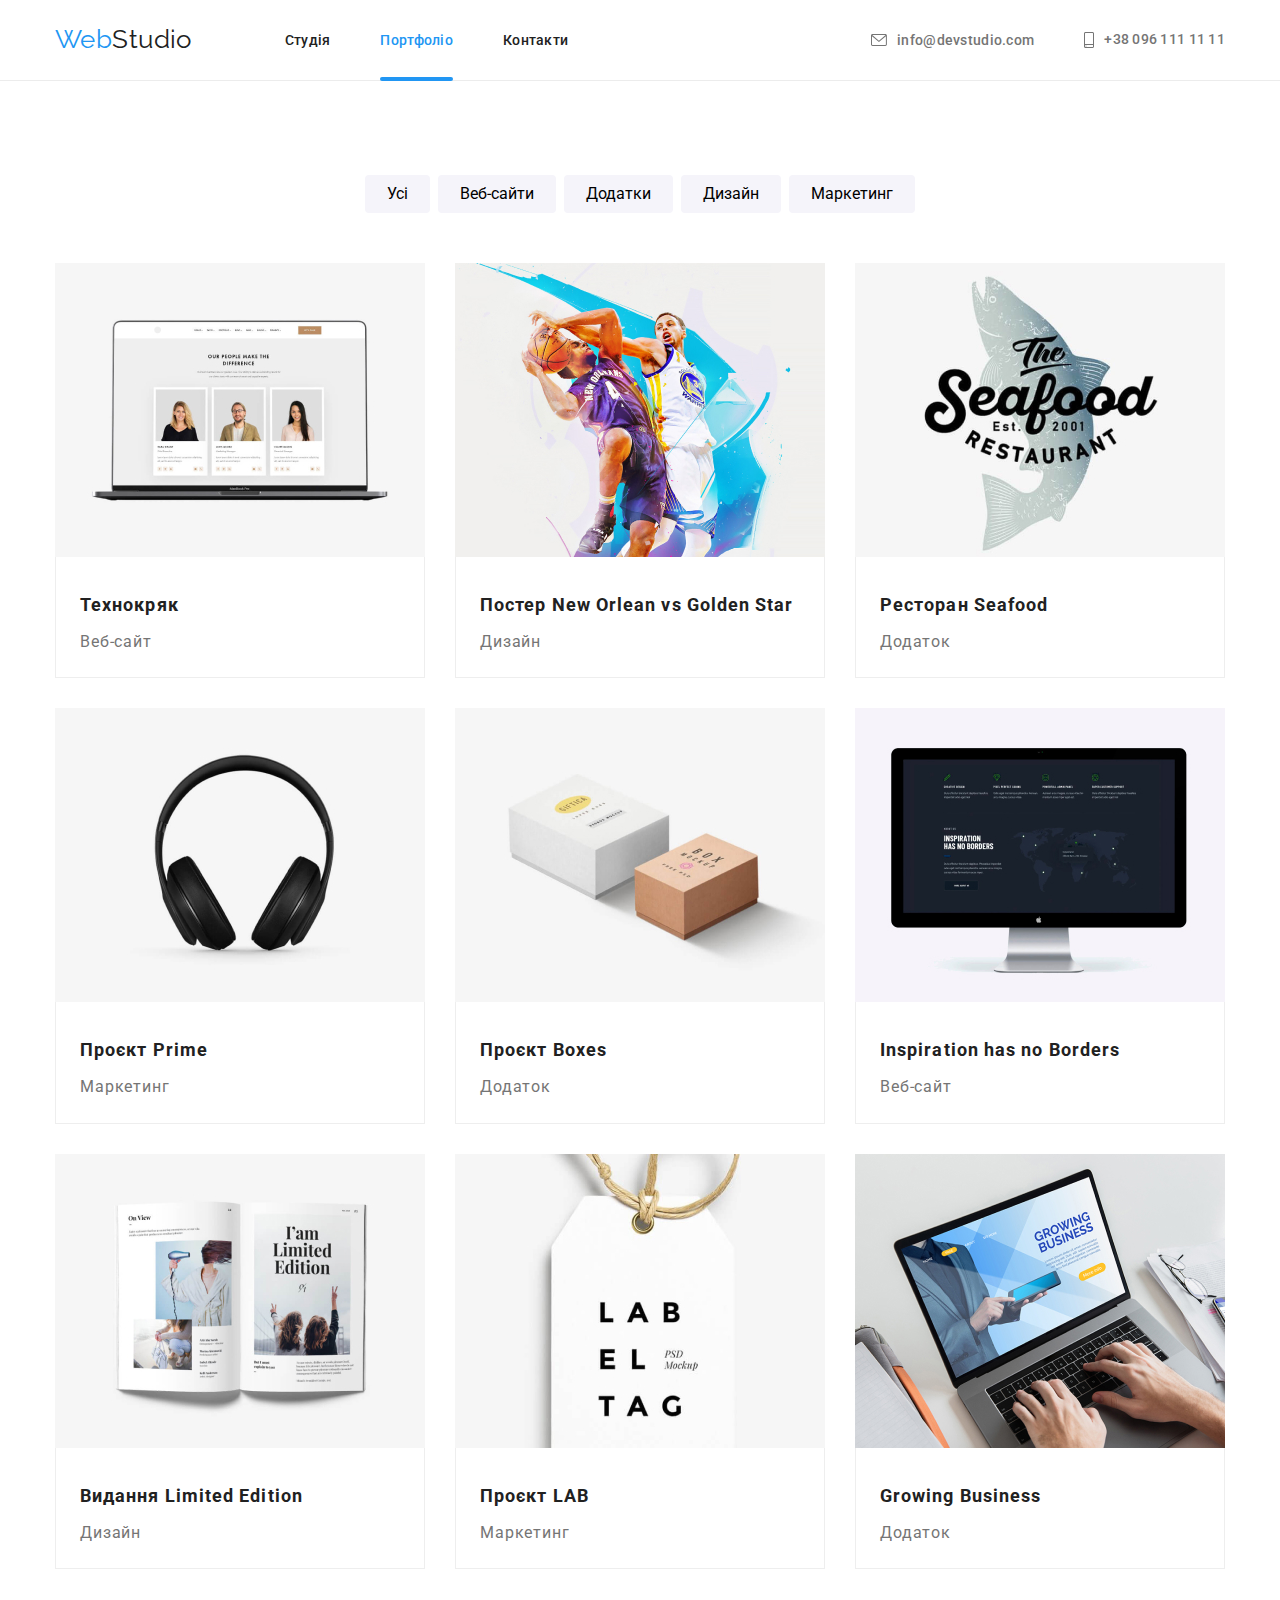
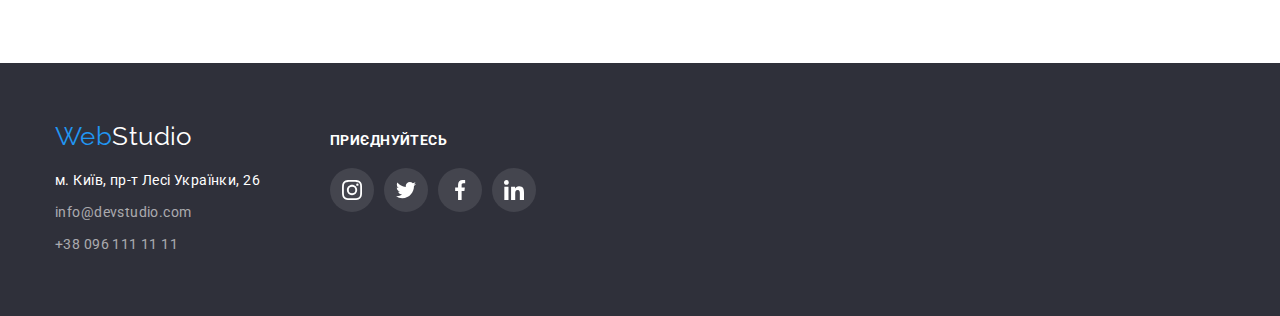
==== portfolio.html @ afca92ef "Initial commit" ====
<!DOCTYPE html>
<html lang="uk">
  <head>
    <link
      rel="stylesheet"
      href="https://fonts.googleapis.com/css2?family=Raleway:wght@700&family=Roboto:wght@400;500;700;900&display=swap"
    />
    <meta charset="UTF-8" />
    <meta http-equiv="X-UA-Compatible" content="IE=edge" />
    <meta name="viewport" content="width=device-width, initial-scale=1.0" />
    <title>Portfolio</title>
    <link
      rel="stylesheet"
      href="https://cdnjs.cloudflare.com/ajax/libs/modern-normalize/1.0.0/modern-normalize.min.css"
    />
    <link rel="stylesheet" href="./css/styles.css" />
  </head>
  <body>
    <!-- шапка-->
    <header>
      <div class="container header-container">
        <a class="link" href="/"><span>Web</span>Studio</a>
        <nav class="nav">
          <ul class="main-list">
            <li class="list-item"><a class="header-nav-link " href="./index.html">Студія</a></li>
            <li class="list-item"><a class="header-nav-link nav active" href="./portfolio.html">Портфоліо</a></li>
            <li class="list-item"><a class="header-nav-link" href="">Контакти</a></li>
          </ul>
        </nav>
      <ul class="list-address">
        <li class="list-item">
          <a class="icon-contacts" href="mailto:info@devstudio.com" ">
                    <svg class=" icon-tap"width="16" height="12" href="mailto:info@devstudio.com">
            <use href="./images/icons.svg#envelope"></use></svg>info@devstudio.com
          </a>
        </li>
        <li class="list-item">
          <a class="icon-contacts" href="tel:+380961111111"><svg class="icon-tap" width="10" height="16"
              href="mailto:info@devstudio.com">
              <use href="./images/icons.svg#smartphone"></use>
            </svg>+38 096 111 11 11</a>
        </li>
      </ul>
      </div>
    </header>
    <!-- кнопки buttoms-->
    <section class="section section-products">
      <div class="container">
        <ul class="list-buttoms">
          <li class="list-btn"><button type="button">Усі</button></li>
          <li class="list-btn"><button type="button">Веб-сайти</button></li>
          <li class="list-btn"><button type="button">Додатки</button></li>
          <li class="list-btn"><button type="button">Дизайн</button></li>
          <li class="list-btn"><button type="button">Маркетинг</button></li>
        </ul>
        <!--приклади робіт products-->
        <h1 hidden class="visually-hidden">приклади робіт</h1>
      <ul class="products">
        <li class="">
          <a class="list-products" href="" link="">
          <div class="team-thumb ">
            <img src="./images/work/img-0.jpg" alt="зображення команди" width="370" height="294" />
            <div class="overlay">
              <p class="overlay-desc">
                Ресурс пропонує комплексні пропозиції з  різним рівнем функціоналу та сервісів. Все це дозволить відвідувачу отримати
                вичерпні відомості про компанію чи приватну особу.
              </p>
            </div>
          </div>
          <div class="border">
            <h2>Технокряк</h2>
            <p>Веб-сайт</p>
          </div>
        </a>
        </li>
        <li class="1">
          <a class="list-products" href="" link="">
            <div class="team-thumb ">
              <img src="./images/work/img-1.jpg" alt="зображення команди" width="370" height="294" />
              <div class="overlay">
                <p class="overlay-desc">
                  Ресурс пропонує комплексні пропозиції з різним рівнем функціоналу та сервісів. Все це дозволить відвідувачу
                  отримати
                  вичерпні відомості про компанію чи приватну особу.
                </p>
              </div>
            </div>
          <div class="border">
            <h2>Постер New Orlean vs Golden Star</h2>
            <p>Дизайн</p>
          </div>
        </a>
        </li>
        <li class="2">
          <a class="list-products" href="" link="">
            <div class="team-thumb ">
              <img src="./images/work/img-2.jpg" alt="зображення команди" width="370" height="294" />
              <div class="overlay">
                <p class="overlay-desc">
                  Ресурс пропонує комплексні пропозиції з різним рівнем функціоналу та сервісів. Все це дозволить відвідувачу
                  отримати
                  вичерпні відомості про компанію чи приватну особу.
                </p>
              </div>
            </div>
          <div class="border">
            <h2>Ресторан Seafood</h2>
            <p>Додаток</p>
          </div>
        </a>
        </li>
        <li class="3">
          <a class="list-products" href="" link="">
            <div class="team-thumb ">
              <img src="./images/work/img-3.jpg" alt="зображення команди" width="370" height="294" />
              <div class="overlay">
                <p class="overlay-desc">
                  Ресурс пропонує комплексні пропозиції з різним рівнем функціоналу та сервісів. Все це дозволить відвідувачу
                  отримати
                  вичерпні відомості про компанію чи приватну особу.
                </p>
              </div>
            </div>
          <div class="border">
            <h2>Проєкт Prime</h2>
            <p>Маркетинг</p>
          </div>
        </a>
        </li>
        <li class="4">
          <a class="list-products" href="" link="">
            <div class="team-thumb ">
              <img src="./images/work/img-4.jpg" alt="зображення команди" width="370" height="294" />
              <div class="overlay">
                <p class="overlay-desc">
                  Ресурс пропонує комплексні пропозиції з різним рівнем функціоналу та сервісів. Все це дозволить відвідувачу
                  отримати
                  вичерпні відомості про компанію чи приватну особу.
                </p>
              </div>
            </div>
          <div class="border">
            <h2>Проєкт Boxes</h2>
            <p>Додаток</p>
          </div>
        </a>
        </li>
        <li class="5">
          <a class="list-products" href="" link="">
            <div class="team-thumb ">
              <img src="./images/work/img-5.jpg" alt="зображення команди" width="370" height="294" />
              <div class="overlay">
                <p class="overlay-desc">
                  Ресурс пропонує комплексні пропозиції з різним рівнем функціоналу та сервісів. Все це дозволить відвідувачу
                  отримати
                  вичерпні відомості про компанію чи приватну особу.
                </p>
              </div>
            </div>
          <div class="border">
            <h2>Inspiration has no Borders</h2>
            <p>Веб-сайт</p>
          </div>
        </a>
        </li>
        <li class="6">
          <a class="list-products" href="" link="">
            <div class="team-thumb ">
              <img src="./images/work/img-6.jpg" alt="зображення команди" width="370" height="294" />
              <div class="overlay">
                <p class="overlay-desc">
                  Ресурс пропонує комплексні пропозиції з різним рівнем функціоналу та сервісів. Все це дозволить відвідувачу
                  отримати
                  вичерпні відомості про компанію чи приватну особу.
                </p>
              </div>
            </div>
          <div class="border">
            <h2>Видання Limited Edition</h2>
            <p>Дизайн</p>
          </div>
        </a>
        </li>
        <li class="7">
          <a class="list-products" href="" link="">
            <div class="team-thumb ">
              <img src="./images/work/img-7.jpg" alt="зображення команди" width="370" height="294" />
              <div class="overlay">
                <p class="overlay-desc">
                  Ресурс пропонує комплексні пропозиції з різним рівнем функціоналу та сервісів. Все це дозволить відвідувачу
                  отримати
                  вичерпні відомості про компанію чи приватну особу.
                </p>
              </div>
            </div>
          <div class="border">
            <h2>Проєкт LAB</h2>
            <p>Маркетинг</p>
          </div>
        </a>
        </li>
        <li class="8">
          <a class="list-products" href="" link="">
            <div class="team-thumb ">
              <img src="./images/work/img-8.jpg" alt="зображення команди" width="370" height="294" />
              <div class="overlay">
                <p class="overlay-desc">
                  Ресурс пропонує комплексні пропозиції з різним рівнем функціоналу та сервісів. Все це дозволить відвідувачу
                  отримати
                  вичерпні відомості про компанію чи приватну особу.
                </p>
              </div>
            </div>
          <div class="border">
            <h2>Growing Business</h2>
            <p>Додаток</p>
          </div>
        </a>
        </li>
      </ul>
      </div>
    </section>
        <footer class="footer">
          <div class="container">
            <div class="footer-container">
              <div>
                <a href="./index.html"><span>Web</span>Studio</a>
                <address class="link-address">
                  <div class="socaial-footer">
                    <ul class="list-contacts">
                      <!--webstudio-->
                      <li class="list-item">
                        <a class="link" href="https://goo.gl/maps/d5CcS2hFM6yTFQRFA" target="_blank" rel="noopener no referre">
                          м. Київ, пр-т Лесі Українки, 26
                        </a>
                      </li>
                      <li class="list-item">
                        <a class="link-address" href="mailto:info@devstudio.com">info@devstudio.com</a>
                      </li>
                      <li class="list-item">
                        <a class="link-address" href="tel:+380961111111">+38 096 111 11 11</a>
                      </li>
                    </ul>
                  </div>
                  <div>
                </address>
              </div>
              <div>
                <h2>приєднуйтесь</h2>
                <div class="socaial-footer">
                  <ul class="social-footer">
                    <li class="social-item">
                      <a class="footer-link" href="https://instagram.com/" target="_blank" rel="noopener noreferrer"
                        aria-label="instagram">
                        <svg class="social-icon" width="20" height="20">
                          <use href="./images/icons.svg#instagram">
                          </use>
                        </svg>
                      </a>
                    </li>
                    <li class="social-item">
                      <a class="footer-link" href="https://twitter.com/" target="_blank" rel="noopener noreferrer"
                        aria-label="twitter">
                        <svg class="social-icon" width="20" height="20">
                          <use href="./images/icons.svg#twitter">
                          </use>
                        </svg>
                      </a>
                    </li>
                    <li class="social-item">
                      <a class="footer-link" href="https://www.facebook.com/" target="_blank" rel="noopener noreferrer"
                        aria-label="facebook">
                        <svg class="social-icon" width="20" height="20">
                          <use href="./images/icons.svg#facebook">
                          </use>
                        </svg>
                      </a>
                    </li>
                    <li class="social-item">
                      <a class="footer-link" href="https://www.linkedin.com/" target="_blank" rel="noopener noreferrer"
                        aria-label="linkedin">
                        <svg class="social-icon" width="20" height="20">
                          <use href="./images/icons.svg#linkedin">
                          </use>
                        </svg>
                      </a>
                    </li>
                  </ul>
                </div>
              </div>
            </div>
        </footer>
   <script src="./js/modal.js"></script>
  </body>
</html>
---- css/styles.css ----
:root {
  --text: #212121;
  --background: #ffffff;
  --color-p: #757575;
  --color-but: #2196f3;
  --color-but: #2196f3;
  --active-but: #188ce8;
  --icon-color: #afb1b8;
  --bg-svg: #F5F4FA;
  --bg-color-90:rgba(33, 150, 243, 90%);
  --bg-backdrop:#0000001A;
  --timing-function: cubic-bezier(0.4, 0, 0.2, 1);

}
body {
  color: var(--text);
  background-color: var(--background);
  font-family: "roboto";
  letter-spacing: 0.03em;
  font-size: 14px;
}
.visually-hidden {
  position: absolute;
  width: 1px;
  height: 1px;
  margin: -1px;
  border: 0;
  padding: 0;
  white-space: nowrap;
  clip-path: inset(100%);
  clip: rect(0 0 0 0);
  overflow: hidden;
}
header {
  border-bottom: 1px solid #ececec;
}
.header-container {
  display: flex;
  align-items: center;
}
.header-nav-link {
  display: block;
  padding-top: 28px;
  padding-bottom: 28px;
  
}
span {
  color: var(--color-but);
}
img {
  display: block;
  max-width: 100%;
  height: auto;
}
ul {
  list-style-type: none;
  margin: 0;
  padding: 0;
}
a {
  text-decoration: none;
}
p {
  color: var(--color-p);
}
h1,
h2,
h3,
h4,
h5,
h6,
p {
  margin: 0;
}
.footer {
  background-color: #2f303a;
  color: var(--background);
  padding-top: 60px;
  padding-bottom: 60px;
}
.footer h2 {
  font-weight: 700;
  font-style: normal;
  font-size: 14px;
  line-height: 16px;
  letter-spacing: 0.03em;
  text-transform: uppercase;
  margin-bottom: 20px;
}
footer [href="./index.html"] {
  display: block;
  color: var(--background);
  font-size: 26px;
  line-height: 1;
  font-family: "raleway";
  margin-bottom: 20px;
}
footer [href="mailto:info@devstudio.com"],
[href="tel:+380961111111"] {
  font-style: normal;
  line-height: 1.7;
  color: #ffffff99;
  transition-timing-function: var(--timing-function);
  transition-duration: 250ms;
  transition-property: color;
}
footer [href="https://goo.gl/maps/d5CcS2hFM6yTFQRFA"]
{
  font-style: normal;
  line-height: 1.7;
  color: var(--background);
}
.footer-link {
  display: flex;
  fill: var(--background);
  width: 44px;
  height: 44px;
  border-radius: 50%;
  align-items: center;
  justify-content: center;
  background-color: rgba(255, 255, 255, 0.1);;
  transition-property:  background-color;
  transition-duration:  250ms; 
  transition-timing-function: var(--timing-function);   
}
ul .footer-link:hover,
ul .footer-link:focus {
  fill: var(--background);
  background-color: var(--color-but)
}
.social-footer {
  display: flex;
  gap: 10px;
}

.footer-container {
  display: flex;
  align-items: baseline;
  gap: 70px;
}
.socaial-footer {
  display: flex;
  gap: 70px;
}
.list-contacts{
  display: flex;
  flex-direction: column;
  gap: 8px;
}
.section {
  padding-top: 94px;
  padding-bottom: 94px;
}
.products {
  padding-top: 0;
  display: flex;
  align-items: center;
  justify-content: center;
  flex-wrap: wrap;
  gap: 30px;
}

.list-products {
  display: inline-block;
  transition-property:  box-shadow ;
  transition-duration: 250ms ;
  transition-timing-function: var(--timing-function);
}
.products h2 {
  font-size: 18px;
  line-height: 2;
  text-align: left;
  margin: 0 0px 4px 24px;
  letter-spacing: 0.06em;
  color: var(--text);
}
.products .list-products:hover,
.products .list-products:focus {
  box-shadow: 0px 1px 1px #0000001f, 0px 4px 4px #0000000f, 1px 4px 6px #00000029;
}
.section .list-produsct:hover{
 box-shadow: 0px 1px 1px #0000001f, 0px 4px 4px #0000000f, 1px 4px 6px #00000029;
}
.border p {
  font-size: 16px;
  line-height: 1.9;
  text-align: left;
  margin-left: 24px;
}
.products li {
  width: 370px;
  letter-spacing: 0.06em;
}

ul [href="mailto:info@devstudio.com"]:hover,
ul [href="mailto:info@devstudio.com"]:focus,
ul [href="tel:+380961111111"]:hover,
ul [href="tel:+380961111111"]:focus {
  color: var(--color-but);
}
.main-list a {
  color: var(--text);
  font-weight: 500;
  letter-spacing: 0.02em;
  transition-property: color;
  transition-duration: 250ms;
  transition-timing-function: var(--timing-function);
}
.main-list a:hover,
.main-list a:focus {
  color: var(--color-but);
}
.main-list {
  display: flex;
  gap: 50px;
}

.nav.active {
  color: var(--color-but);
}
.nav.active::after{
  content: '';
    display: block;
    width: 100%;
    height: 4px;
    background-color: var(--color-but);
    position: absolute;
    bottom: -5px;
    right: 0;
    border-radius: 2px;
}
.nav {
  margin-right: auto;
}

.list-address {
  display: flex;
  align-items: center;
  gap: 50px;
}
.list-address a {
  color: var(--color-p);
  letter-spacing: 0.02em;
  padding-top: 28px;
  padding-bottom: 28px;
  font-weight: 500;
}

.icon-contacts {
  display: flex;
  align-items: center;
  gap: 10px;
  fill: var(--color-p);
  transition-property: color;
  transition-duration: 250ms ;
  transition-timing-function: var(--timing-function);
}
.icon-contacts:hover .icon-tap,
.icon-contacts:focus .icon-tap {
  fill: var(--color-but);
}
.icon-tap{
  transition-property: color;
  transition-duration: 250ms ;
  transition-timing-function: var(--timing-function);
}
.icon-tap:hover,
.icon-tap:focus {
  fill: var(--color-but);
}
.list-item{
  justify-content: center;
position: relative;
   
}
.list-buttoms {
  display: flex;
  justify-content: center;
  gap: 8px;
  margin-bottom: 50px;
}
[href="/"] {
  color: var(--text);
  font-size: 26px;
  line-height: 1.2;
  font-family: "raleway";
  margin-right: 93px;
}
.hero {
  background-color: #2f303a;
  padding: 200px 0;
   background-image: linear-gradient(to right, rgba(47, 48, 58, 0.4) 0%, rgba(47, 48, 58, 0.4) 100%), url(../images/bg-img.jpg);
  background-repeat: no-repeat;
  background-position: center ;
  background-size: cover ;
  max-width: 1600px;
  margin: 0 auto ;
}
.hero-cap {
  color: var(--background);
  font-weight: 900;
  font-size: 44px;
  line-height: 1.4;
  text-align: center;
  letter-spacing: 0.06em;
  text-transform: uppercase;
  margin-bottom: 40px;
  width: 696px;
  margin-left: auto;
  margin-right: auto;
}

.buttom-cap {
  color: var(--background);
  font-size: 16px;
  width: 216px;
  height: 50px;
  background-color: var(--color-but);
  border-radius: 4px;
  border: 0;
  letter-spacing: 0.06em;
  margin: 0 auto;
  display: block;
  cursor: pointer;
}
.buttom-cap:active {
  background-color: var(--active-but);
}
.skill {
  display: flex;
  gap: 30px;
}
.skill h2 {
  left: 617px;
  font-size: 36px;
  line-height: 1.2;
  text-align: center;
}
.skill li {
  width: 270px;
  display: inline-block;
  gap: 10px;
}
.skill h3 {
  line-height: 1.1;
  font-size: 14px;
  margin-bottom: 10px;
}
.skill p {
  line-height: 1.7;
}
.skill-item{
  display: flex;
  gap: 30px;
}
.skill-icon{
background-color: var(--bg-svg);
}
.skill-list{
  display: flex;
  background-color: var(--bg-svg);
  height: 120px;
  align-items: center;
  justify-content: center;
  border-radius: 4px;
  margin-bottom: 30px;

}
.section-title {
  font-size: 36px;
  line-height: 1.2;
  text-align: center;
  color: var(--text);
  margin-bottom: 50px;
}
.section-work {
  padding-top: 0;
}
.list-work {
  display: flex;
  gap: 30px;
}

.section-team {
  background-color: #f5f4fa;
}
.list-team {
  display: flex;
  gap: 30px;
}
.section-team h3 {
  font-size: 16px;
  line-height: 1.2;
  text-align: center;
  padding-top: 30px;
  margin-bottom: 10px;
}
.section-team p {
  font-size: 16px;
  line-height: 1.9;
  text-align: center;
  margin-bottom: 16px;
}
.social-team {
  display: flex;
  gap: 10px;
  justify-content: center;
  padding-bottom: 30px;
}
.social-link {
  display: flex;
  fill: var(--icon-color);
  width: 44px;
  height: 44px;
  border-radius: 50%;
  align-items: center;
  justify-content: center;
  background-color: rgba(255, 255, 255, 0.1);;
  transition-property: fill, background-color;
  transition-duration: 250ms;
  transition-timing-function: var(--timing-function);
}

 ul .social-link:hover,
 ul .social-link:focus{
  fill: var(--background);
  background-color: var(--color-but);
}

.list-buttoms [type="button"] {
  height: 38px;
  background-color: #f5f4fa;
  border-radius: 4px;
  border: 0;
  font-size: 16px;
  padding: 6px 22px;
  cursor: pointer;
  transition-property: color, background-color, box-shadow ;
  transition-duration: 250ms;
  transition-timing-function: var(--timing-function);
}
.list-buttoms [type="button"]:hover,
.list-buttoms [type="button"]:focus {
  background-color: var(--active-but);
  color: var(--background);
  box-shadow: 0px 3px 1px #0000001a, 0px 1px 2px #00000014, 0px 2px 2px #0000001f;
}

.border {
  border-right-color: rgb(238, 238, 238);
  border-right-style: solid;
  border-right-width: 1px;
  border-bottom-color: rgb(238, 238, 238);
  border-bottom-style: solid;
  border-bottom-width: 1px;
  border-left-color: rgb(238, 238, 238);
  border-left-style: solid;
  border-left-width: 1px;
  padding-top: 30px;
  padding-bottom: 20px;
}
.list-team > li {
  background-color: var(--background);
  box-shadow: 0px 1px 3px #0000001f, 0px 1px 1px #00000024, 0px 2px 1px #00000033;
  border-radius: 0px 0px 4px 4px;
}
.link-address {
  display: flex;
}
.container {
  width: 1200px;
  margin: 0 auto;
  padding: 0 15px 0 15px;
}
.clients-item{
  display: flex;
  justify-content: center;
  gap: 30px;
}
.clients-list{
  width: 170px;
  height: 90px;
}
.clients h2{
  color: var(--text);
}


.clients-link {
 display: flex;
 border: 1px solid #AFB1B8;
 border-radius: 4px;
 align-items: center;
 justify-content: center;
 width: 100%;
 height: 100% ;
 color: var(--icon-color);
 transition-duration: 250ms;
  transition-property:  border;
  transition-timing-function: var(--timing-function);
}
.clients-link:hover,
.clients-link:focus{
  border-color: var(--color-but);
}
ul .clients-link:hover .clients-icon,
ul .clients-link:focus .clients-icon{
fill: var(--color-but);
}
.clients-icon{
  fill: currentColor;
  transition-property: fill ;
  transition-duration: 250ms;
  transition-timing-function: var(--timing-function);
}

.backdrop {
  position: fixed;
  top: 0;
  left: 0;
  width: 100%;
  height: 100%;
  background-color: var(--bg-backdrop);
  transition-property: opacity, visibility;
  transition-duration: 250ms;
  transition-timing-function: var(--timing-function);
  z-index: 10;
}
.backdrop.is-hidden{
opacity: 0;
pointer-events: none;
visibility: hidden ;
}
.modal{
  position: absolute;
  top: 50%;
  left: 50%;
  width:  528px; 
  height: 581px;
  transform: translate(-50%, -50%) ;
  transition-property: opacity, visibility;
  background-color: var(--background);
  box-shadow: 0px 1px 3px rgba(0, 0, 0, 0.12), 0px 1px 1px rgba(0, 0, 0, 0.14), 0px 2px 1px rgba(0, 0, 0, 0.2);
  border-radius: 4px;
}

.backdrop [type="button"]{
  position: absolute;
  top: 8px;
  right: 8px;
  width: 30px;
  height: 30px;
  border: 1px solid rgba(0, 0, 0, 0.1);
  border-radius: 50%;
  padding: 0;
  display: flex;
  align-items: center;
  justify-content: center;
  background-color: var(--background);
  cursor: pointer;
  
}
.rute {
  position: relative;
}
.name {
  display: flex;
  align-items: center;
  justify-content: center;
  position: absolute;
  bottom: 0;
  right: 0;
  color: var(--background);
  background-color: rgba(47, 48, 58, 0.8);
  width: 100%;
  height: 70px;
  text-transform: uppercase;
}
.team-thumb{
  position: relative;
  overflow: hidden;
}
.overlay{
  transform: translateY(100%); 
  display: flex;
  align-items: center;
  justify-content: center;
  position: absolute;
  top: 0;
  left: 0; 
  background-color: var(--bg-color-90);
  width: 100%;
  height: 100%;
  padding: 63px 24px;
  letter-spacing: 0.03em;
  font-size: 18px;
  transition-property: transform;
  transition-duration: 250ms ;
  transition-timing-function: var(--timing-function);
}
.overlay-desc{
 letter-spacing: 0.03em;
 font-size: 18px;
 color: var(--background);
 line-height: calc(28/18);
}
li:hover .overlay{
 transform: translateY(0);
}
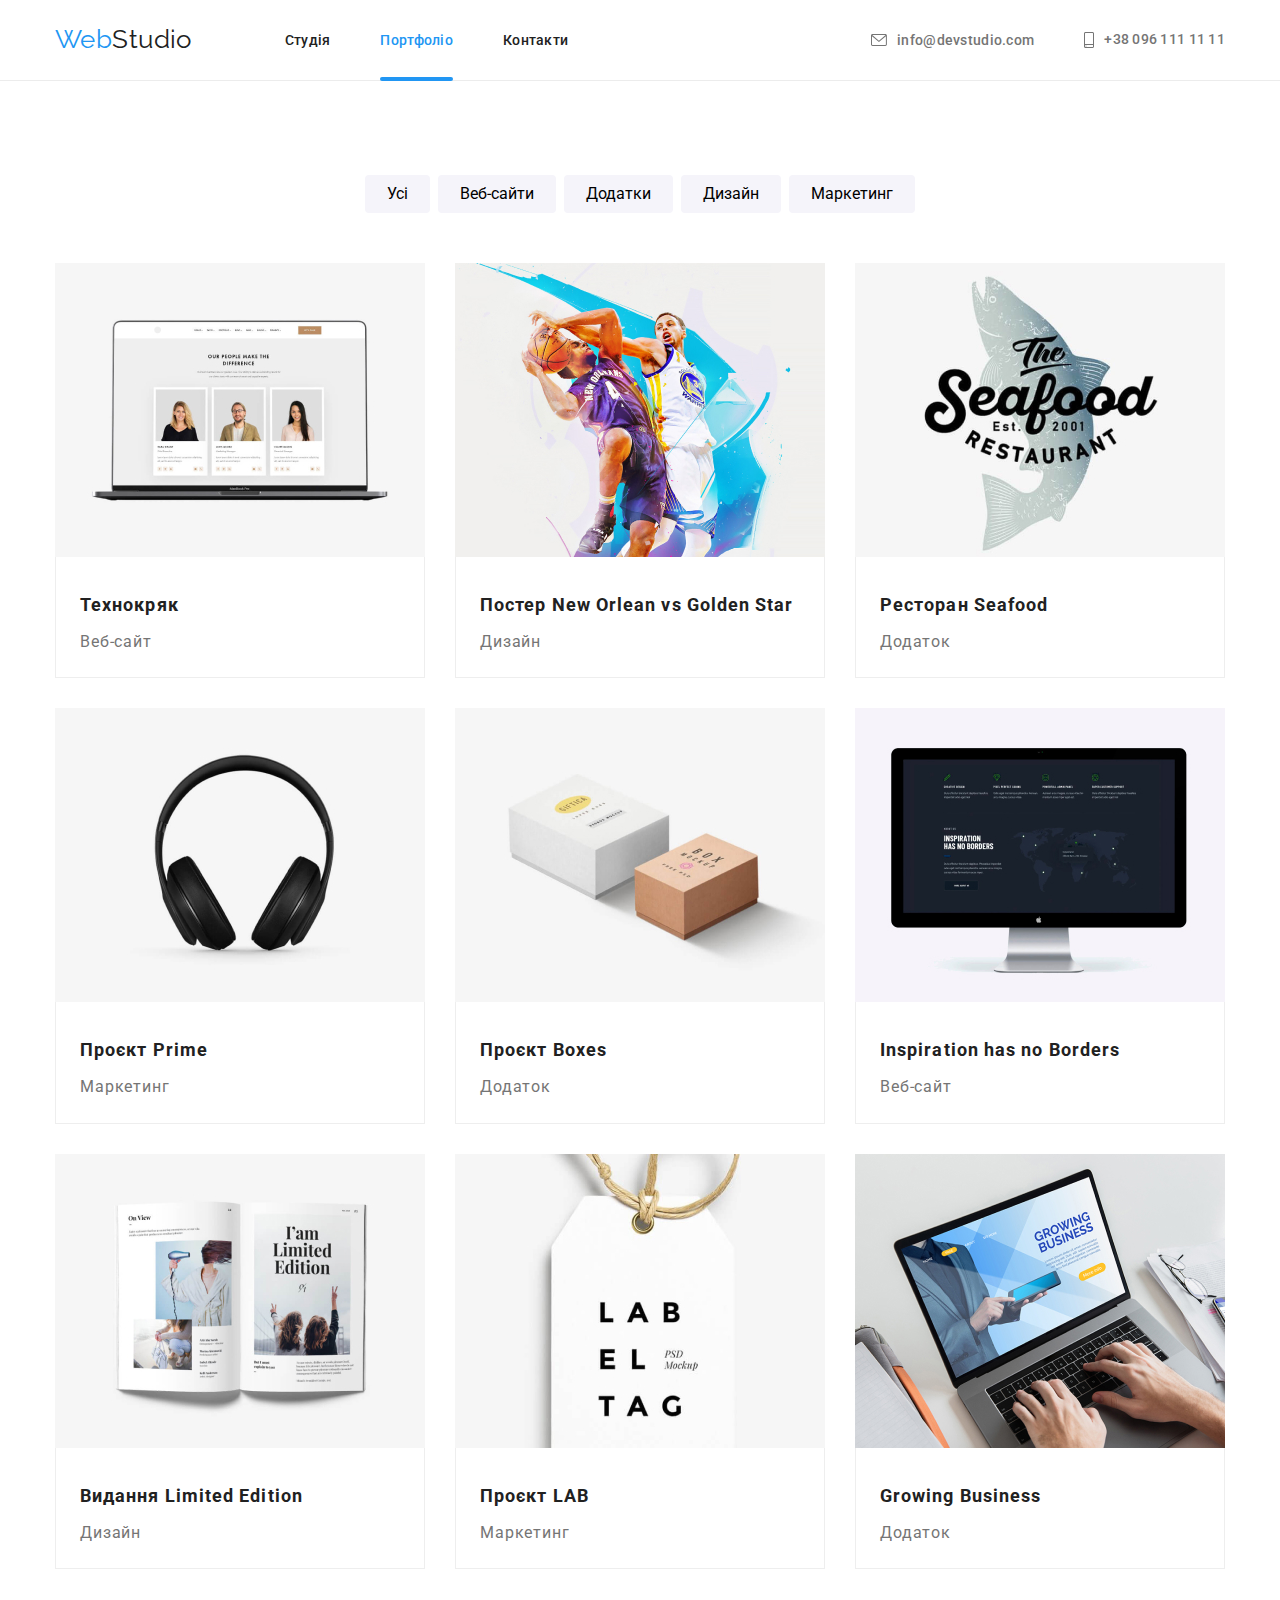
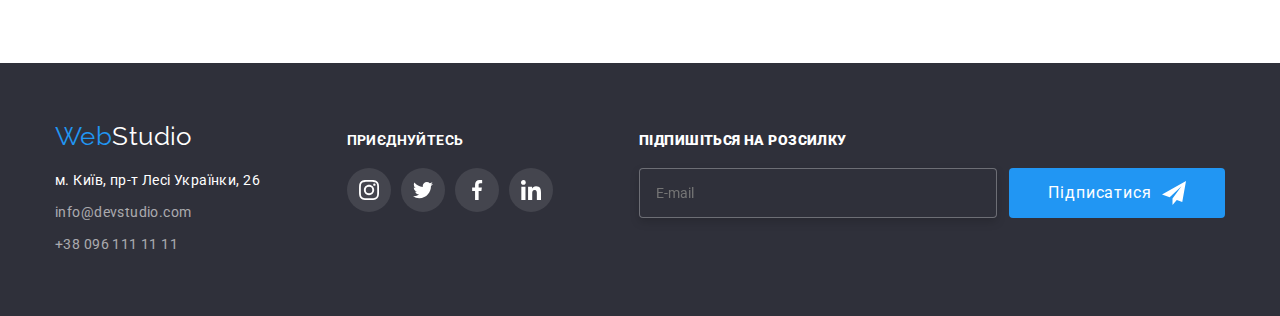
==== commit 3a3669e9: "add footer on portfolio" ====
--- a/portfolio.html
+++ b/portfolio.html
@@ -242,7 +242,6 @@
                       </li>
                     </ul>
                   </div>
-                  <div>
                 </address>
               </div>
               <div>
@@ -288,7 +287,29 @@
                   </ul>
                 </div>
               </div>
-            </div>
+              <div>
+        
+                <form name="form" autocomplete="on">
+                  <label class="footer-email" for="footer-email">
+                    <strong>Підпишіться на розсилку</strong>
+                  </label>
+                  <div class="add-email">
+                    <input class="footer-label" type="email" name="email" id="footer-email" placeholder="E-mail" />
+        
+                    <div>
+                      <button class="tg-btn" type="submit">Підписатися
+                        <svg class="" width="24" height="24">
+                          <use href="./images/icons.svg#icon-telegram">
+                          </use>
+                        </svg>
+                      </button>
+                    </div>
+                  </div>
+                </form>
+        
+              </div>
+            </div>
+          </div>
         </footer>
    <script src="./js/modal.js"></script>
   </body>
--- a/css/styles.css
+++ b/css/styles.css
@@ -10,6 +10,8 @@
   --bg-color-90:rgba(33, 150, 243, 90%);
   --bg-backdrop:#0000001A;
   --timing-function: cubic-bezier(0.4, 0, 0.2, 1);
+  --input-border:#21212133;
+  --color-textarea:rgba(117, 117, 117, 0.5);
 
 }
 body {
@@ -136,8 +138,7 @@
 .footer-container {
   display: flex;
   align-items: baseline;
-  gap: 70px;
-}
+justify-content: space-between;}
 .socaial-footer {
   display: flex;
   gap: 70px;
@@ -524,7 +525,6 @@
   transition-property: opacity, visibility;
   transition-duration: 250ms;
   transition-timing-function: var(--timing-function);
-  z-index: 10;
 }
 .backdrop.is-hidden{
 opacity: 0;
@@ -532,11 +532,11 @@
 visibility: hidden ;
 }
 .modal{
+  padding: 40px 41px;
   position: absolute;
   top: 50%;
   left: 50%;
   width:  528px; 
-  height: 581px;
   transform: translate(-50%, -50%) ;
   transition-property: opacity, visibility;
   background-color: var(--background);
@@ -606,4 +606,215 @@
 }
 li:hover .overlay{
  transform: translateY(0);
+}
+.add-email {
+  display: flex;
+  align-items: center;
+  gap: 12px;
+}
+.tg-btn{
+  color: var(--background);
+  font-size: 16px;
+  width: 216px;
+  height: 50px;
+  background-color: var(--color-but);
+  border-radius: 4px;
+  border: 0;
+  letter-spacing: 0.06em;
+  margin: 0 auto;
+  display: flex;
+  align-items: center;
+  justify-content: center;
+  cursor: pointer;
+  gap: 10px;
+}
+textarea{
+  display: block;
+  resize: none;
+width: 100%;
+height: 120px;
+padding: 12px 16px;
+cursor: pointer;
+outline: transparent;
+ border-radius: 4px;
+border: 1px solid var(--input-border);
+transition: border-color 250ms var(--timing-function);
+}
+.textarea::placeholder{
+  color: var(--color-textarea);
+  font-size: 12px;
+}
+.textarea:focus{
+border: 1px solid var(--color-but);}
+
+.form-contacts{
+  margin-bottom:4px;
+}
+.label-contacts{
+  position: relative;
+  margin-bottom: 10px;
+}
+.label-contacts:last-child{
+  padding-bottom: 20px;
+  margin-bottom: 0;
+}
+.input{
+  position: relative;
+  width: 100%;
+  height: 40px;
+  border: 1px solid var(--input-border);
+  border-radius: 4px;
+  cursor: pointer;
+  padding-left: 42px;
+  outline: transparent;
+  transition: border-color 250ms  var(--timing-function);
+}
+
+.input:focus + .form-icon{
+fill: var(--color-but);
+}
+
+.input:focus{
+border: 1px solid var(--color-but);
+}
+
+.strong-list{
+  display: flex;
+  margin-bottom: 4px;
+  font-size: 12px;
+  letter-spacing: 0.01em;
+  color: var(--color-p);
+  font-weight: 400;
+  line-height:calc(14/12);
+}
+.strong-title{
+  display: flex;
+  justify-content: center;
+  font-size: 20px;
+  line-height: calc(23 /20);
+  margin-bottom: 12px;
+}
+.footer-label{
+  cursor: pointer;
+  outline: transparent;
+  width: 358px;
+  height: 50px;
+  padding-left: 16px;
+  background-color: #2F303A;
+  color: var(--background);
+  border: 1px solid rgba(255, 255, 255, 0.3);
+  filter: drop-shadow(0px 4px 4px rgba(0, 0, 0, 0.15));
+  border-radius: 4px;
+  transition: border-color 250ms var(--timing-function);
+}
+
+.footer-label:focus {
+  border: 1px solid var(--color-but);
+}
+.modal-btn{
+  margin-top: 30px;
+  color: var(--background);
+  font-size: 16px;
+  width: 216px;
+  height: 50px;
+  background-color: var(--color-but);
+  border-radius: 4px;
+  border: 0;
+  letter-spacing: 0.06em;
+  margin: 0 auto;
+  display: flex;
+  align-items: center;
+  justify-content: center;
+  cursor: pointer;
+}
+
+.btn-close{
+  transition-duration: 250ms;
+    transition-timing-function: var(--timing-function);
+    transition-property: fill;
+}
+.btn-close:hover,
+.btn-close:focus {
+  fill: var(--color-but);
+}
+.comment{
+  margin-bottom: 20px;
+}
+.aggre{
+  margin-bottom: 30px;
+}
+.strong-licence{
+  color: var(--color-p);
+  line-height: calc(24/14);
+  font-weight: 400;
+  user-select: none;
+}
+.strong-licence a{
+  text-decoration: underline;
+  color: var(--color-but);
+}
+.form-icon{
+ position: absolute;
+ bottom: 11px;
+ left: 14px;
+ transition: fill 250ms var(--timing-function);
+}
+.stoke{
+  position: relative;
+  margin-bottom: 10px;
+}
+
+.icon-unchecked{
+opacity: 1;
+}
+
+.icon-checked{ 
+  opacity: 0;
+  transition: opacity 250ms var(--timing-function);
+fill: var(--color-but);
+}
+.aggre-licence:checked + 
+ .icon-item .icon-checked  {
+  background-color: var(--active-but);
+  opacity:  1 ;
+}
+.icon-unchecked:focus,
+.icon-checked:focus {
+  fill: var(--color-but);
+}
+.aggre-licence:checked+
+.icon-item .icon-unchecked {
+fill: var(--active-but);
+}
+.icon-item:checked .icon-unchecked{
+  background-color: var(--active-but);
+}
+.icon-item:focus{
+  fill: var(--active-but);
+}
+.icon-item{
+  width: 16px;
+  height: 15px;
+  outline: transparent;
+}
+.form-icon:focus,
+.form-icon:hover{
+  border-color: var(--input-border);
+} 
+.licence{
+    margin-bottom: 30px;
+  display: flex;
+  align-items: center;
+  justify-content: center;
+  gap: 9px;
+}
+.footer-email{
+    display: inline-block;
+   font-weight: 700;
+    font-style: normal;
+    font-size: 14px;
+    line-height: 16px;
+    letter-spacing: 0.03em;
+    text-transform: uppercase;
+    margin-bottom: 20px;
 }